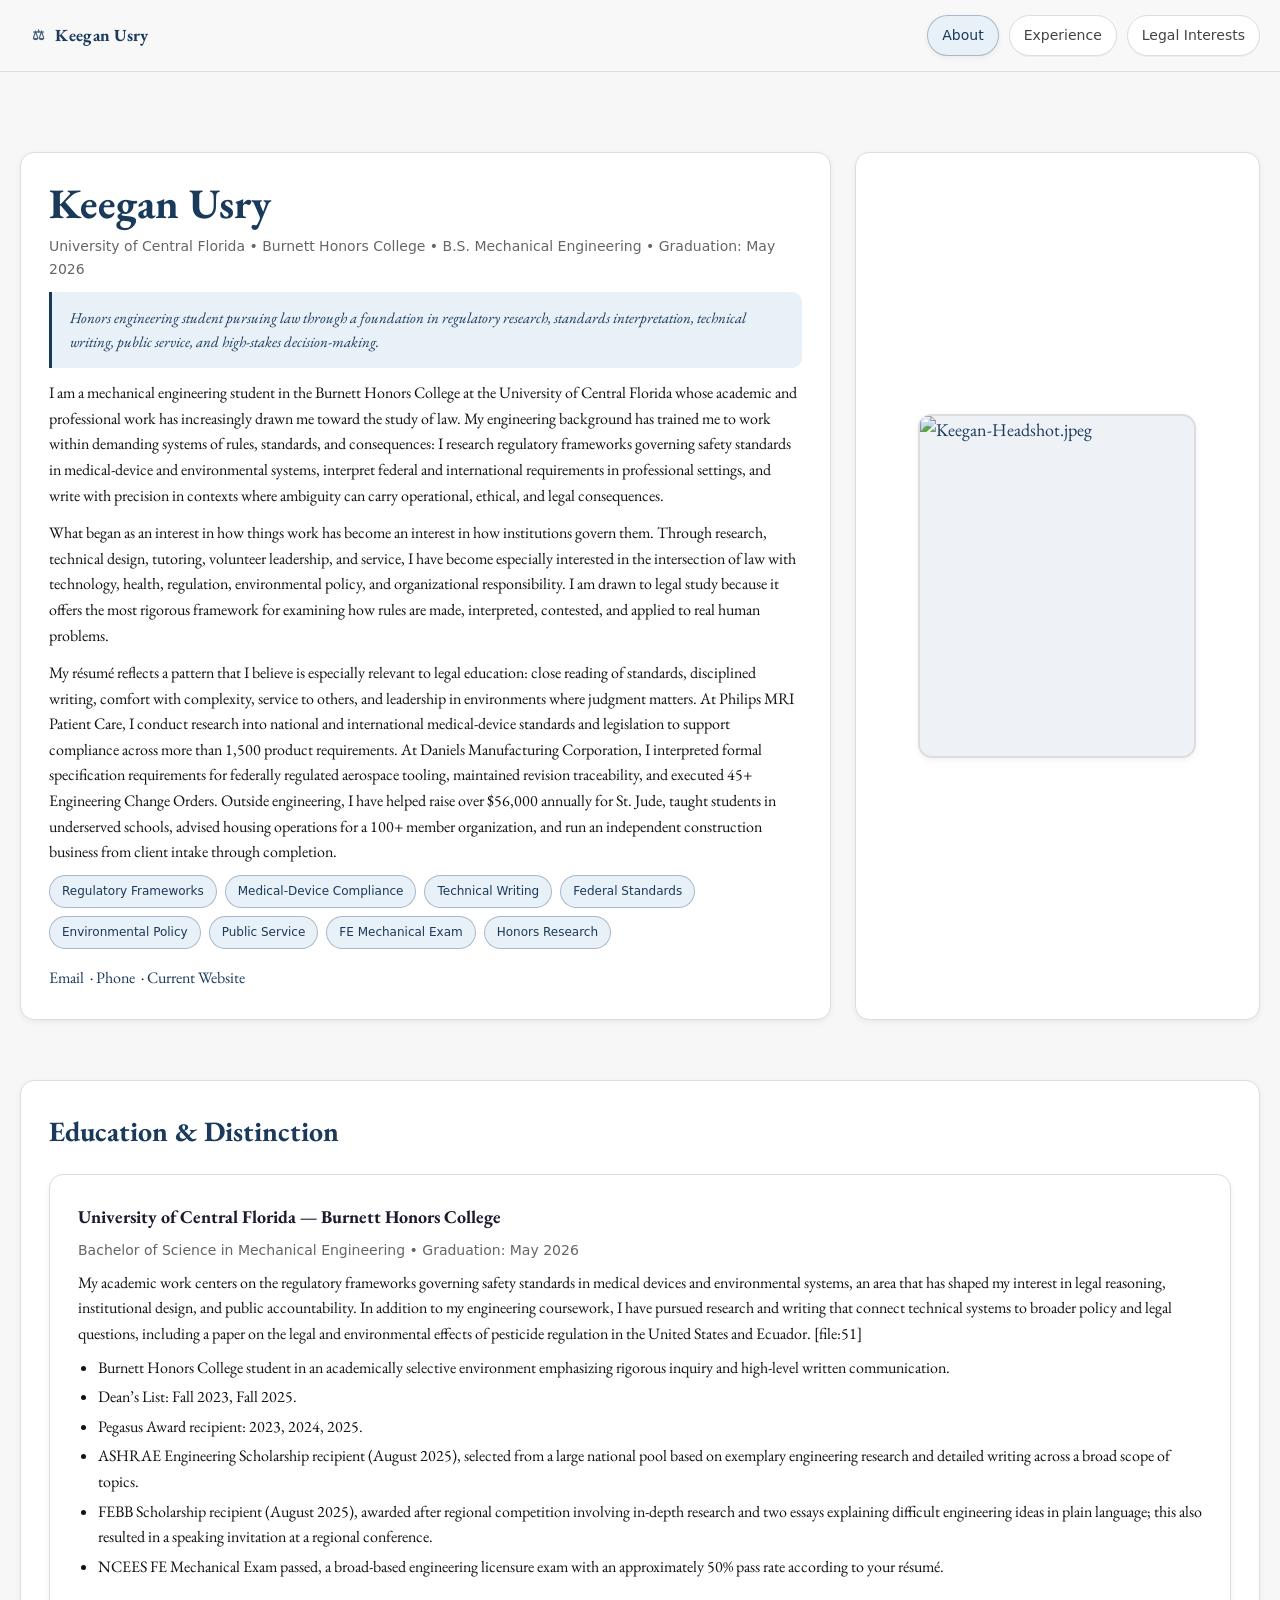
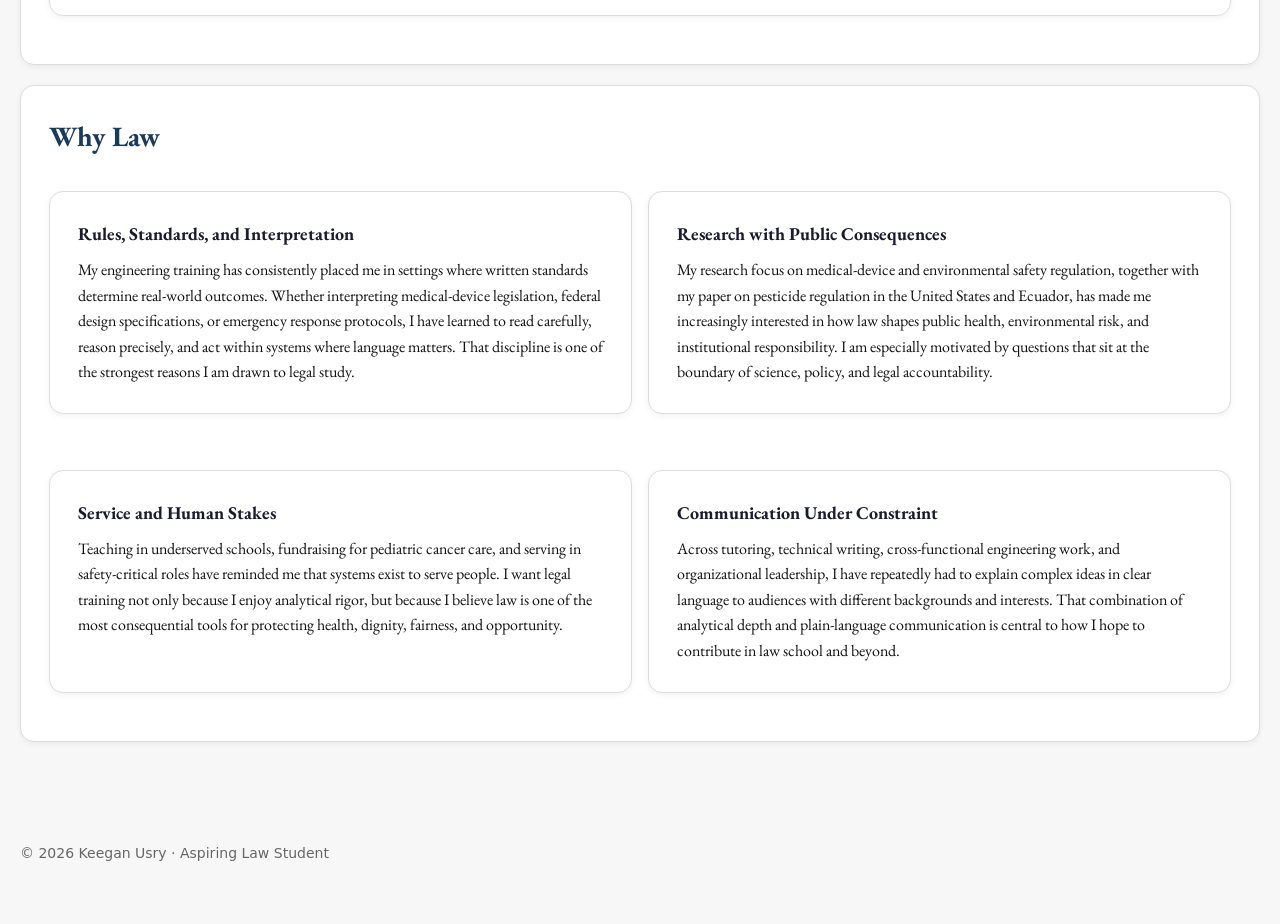
==== index.html @ f0a9bc76 "Update index.html" ====
<!doctype html>
<html lang="en">
<head>
  <meta charset="utf-8">
  <meta name="viewport" content="width=device-width,initial-scale=1">
  <title>Keegan Usry • Aspiring Law Student</title>
  <meta name="description" content="Keegan Usry — Burnett Honors College mechanical engineering student with experience in regulatory compliance, technical writing, service, and analytical problem-solving.">
  <link rel="preconnect" href="https://fonts.googleapis.com">
  <link rel="preconnect" href="https://fonts.gstatic.com" crossorigin>
  <link href="https://fonts.googleapis.com/css2?family=EB+Garamond:ital,wght@0,400;0,500;0,600;0,700;1,400&display=swap" rel="stylesheet">
  <link rel="stylesheet" href="style.css">
</head>
<body>
  <header>
    <div class="wrap nav" aria-label="Main navigation">
      <div class="brand">Keegan Usry</div>
      <a class="tab active" href="index.html">About</a>
      <a class="tab" href="experience.html">Experience</a>
      <a class="tab" href="writing.html">Legal Interests</a>
    </div>
  </header>

  <main>
    <div class="wrap">
      <section class="hero">
        <div class="card">
          <h1>Keegan Usry</h1>
          <p class="muted">University of Central Florida • Burnett Honors College • B.S. Mechanical Engineering • Graduation: May 2026</p>

          <div class="callout">
            Honors engineering student pursuing law through a foundation in regulatory research, standards interpretation, technical writing, public service, and high-stakes decision-making.
          </div>

          <p>
            I am a mechanical engineering student in the Burnett Honors College at the University of Central Florida whose academic and professional work has increasingly drawn me toward the study of law. My engineering background has trained me to work within demanding systems of rules, standards, and consequences: I research regulatory frameworks governing safety standards in medical-device and environmental systems, interpret federal and international requirements in professional settings, and write with precision in contexts where ambiguity can carry operational, ethical, and legal consequences.
          </p>

          <p style="margin-top:12px">
            What began as an interest in how things work has become an interest in how institutions govern them. Through research, technical design, tutoring, volunteer leadership, and service, I have become especially interested in the intersection of law with technology, health, regulation, environmental policy, and organizational responsibility. I am drawn to legal study because it offers the most rigorous framework for examining how rules are made, interpreted, contested, and applied to real human problems.
          </p>

          <p style="margin-top:12px">
            My résumé reflects a pattern that I believe is especially relevant to legal education: close reading of standards, disciplined writing, comfort with complexity, service to others, and leadership in environments where judgment matters. At Philips MRI Patient Care, I conduct research into national and international medical-device standards and legislation to support compliance across more than 1,500 product requirements. At Daniels Manufacturing Corporation, I interpreted formal specification requirements for federally regulated aerospace tooling, maintained revision traceability, and executed 45+ Engineering Change Orders. Outside engineering, I have helped raise over $56,000 annually for St. Jude, taught students in underserved schools, advised housing operations for a 100+ member organization, and run an independent construction business from client intake through completion.
          </p>

          <div class="badges">
            <span class="badge">Regulatory Frameworks</span>
            <span class="badge">Medical-Device Compliance</span>
            <span class="badge">Technical Writing</span>
            <span class="badge">Federal Standards</span>
            <span class="badge">Environmental Policy</span>
            <span class="badge">Public Service</span>
            <span class="badge">FE Mechanical Exam</span>
            <span class="badge">Honors Research</span>
          </div>

          <p style="margin-top:16px;">
            <a href="mailto:Keegan.usry@outlook.com">Email</a>
            &nbsp;·&nbsp;<a href="tel:9045013091">Phone</a>
            &nbsp;·&nbsp;<a href="https://keegan-usry.github.io/Keegan.Usry.github.io/" target="_blank" rel="noopener">Current Website</a>
          </p>
        </div>

        <div class="card center" style="display:flex;align-items:center;justify-content:center;">
          <div class="avatar" style="display:flex;align-items:center;justify-content:center;min-height:340px;background:#eef2f7;color:#1a3a5c;font-size:18px;">
              <img src="keegan-usry-law/Keegan-Headshot.jpeg" alt="Keegan-Headshot.jpeg" style="width:340px;height:340px;object-fit:cover;border-radius:8px;">
          </div>
        </div>

      </section>

      <section class="card">
        <h2>Education & Distinction</h2>

        <div class="card">
          <h3>University of Central Florida — Burnett Honors College</h3>
          <p class="muted">Bachelor of Science in Mechanical Engineering • Graduation: May 2026</p>
          <p>
            My academic work centers on the regulatory frameworks governing safety standards in medical devices and environmental systems, an area that has shaped my interest in legal reasoning, institutional design, and public accountability. In addition to my engineering coursework, I have pursued research and writing that connect technical systems to broader policy and legal questions, including a paper on the legal and environmental effects of pesticide regulation in the United States and Ecuador. [file:51]
          </p>
          <ul>
            <li>Burnett Honors College student in an academically selective environment emphasizing rigorous inquiry and high-level written communication. </li>
            <li>Dean’s List: Fall 2023, Fall 2025. </li>
            <li>Pegasus Award recipient: 2023, 2024, 2025. </li>
            <li>ASHRAE Engineering Scholarship recipient (August 2025), selected from a large national pool based on exemplary engineering research and detailed writing across a broad scope of topics. </li>
            <li>FEBB Scholarship recipient (August 2025), awarded after regional competition involving in-depth research and two essays explaining difficult engineering ideas in plain language; this also resulted in a speaking invitation at a regional conference.</li>
            <li>NCEES FE Mechanical Exam passed, a broad-based engineering licensure exam with an approximately 50% pass rate according to your résumé. </li>
          </ul>
        </div>
      </section>

      <section class="card">
        <h2>Why Law</h2>

        <div style="display:grid;gap:16px;grid-template-columns:1fr 1fr;" class="two-col">
          <div class="card">
            <h3>Rules, Standards, and Interpretation</h3>
            <p>
              My engineering training has consistently placed me in settings where written standards determine real-world outcomes. Whether interpreting medical-device legislation, federal design specifications, or emergency response protocols, I have learned to read carefully, reason precisely, and act within systems where language matters. That discipline is one of the strongest reasons I am drawn to legal study.
            </p>
          </div>

          <div class="card">
            <h3>Research with Public Consequences</h3>
            <p>
              My research focus on medical-device and environmental safety regulation, together with my paper on pesticide regulation in the United States and Ecuador, has made me increasingly interested in how law shapes public health, environmental risk, and institutional responsibility. I am especially motivated by questions that sit at the boundary of science, policy, and legal accountability.
            </p>
          </div>

          <div class="card">
            <h3>Service and Human Stakes</h3>
            <p>
              Teaching in underserved schools, fundraising for pediatric cancer care, and serving in safety-critical roles have reminded me that systems exist to serve people. I want legal training not only because I enjoy analytical rigor, but because I believe law is one of the most consequential tools for protecting health, dignity, fairness, and opportunity. 
            </p>
          </div>

          <div class="card">
            <h3>Communication Under Constraint</h3>
            <p>
              Across tutoring, technical writing, cross-functional engineering work, and organizational leadership, I have repeatedly had to explain complex ideas in clear language to audiences with different backgrounds and interests. That combination of analytical depth and plain-language communication is central to how I hope to contribute in law school and beyond.
            </p>
          </div>
        </div>
      </section>
    </div>
  </main>

  <footer>
    <div class="wrap">© <span id="y"></span> Keegan Usry · Aspiring Law Student</div>
  </footer>

  <script>document.getElementById('y').textContent = new Date().getFullYear();</script>
  <style>
    @media (max-width: 700px) { .two-col { grid-template-columns: 1fr !important; } }
  </style>
</body>
</html>
---- style.css ----
/* ===============================
   Keegan Usry • Legal Portfolio
   Off-white background, black text
   Deep navy accent for legal gravitas
   =============================== */

:root {
  --bg: #f7f7f8;
  --card-bg: #ffffff;
  --ink: #111111;
  --ink-2: #1a1a2e;
  --ink-3: #444444;
  --ink-4: #666666;
  --line: #dddddf;
  --line-2: #cccccf;
  --hover-bg: #f0f0f2;
  --accent: #1a3a5c;
  --accent-light: #e8f0f8;
  --shadow: 0 2px 6px rgba(17,17,17,0.06);
  --shadow-lg: 0 10px 24px rgba(17,17,17,0.10);
  --radius: 14px;
  --radius-sm: 10px;
  --wrap: 1280px;
}
* { box-sizing: border-box; }
html, body {
  margin: 0;
  padding: 0;
  background: var(--bg);
  color: var(--ink);
  font: 16px/1.6 'EB Garamond', Georgia, 'Times New Roman', serif;
  -webkit-font-smoothing: antialiased;
  -moz-osx-font-smoothing: grayscale;
}
img { max-width: 100%; display: block; }
a { color: var(--accent); text-decoration: none; transition: color .15s ease, opacity .15s ease; }
a:hover { color: var(--ink); }
header, main, footer { width: 100%; display: flex; justify-content: center; }
.wrap { width: 100%; max-width: var(--wrap); padding: 20px; margin: 0 auto; }
.nav {
  display: flex; gap: 10px; align-items: center; justify-content: flex-end;
  padding: 14px 20px; position: sticky; top: 0; backdrop-filter: saturate(180%) blur(6px);
  background: color-mix(in srgb, var(--bg) 88%, white 12%); border-bottom: 1px solid var(--line); z-index: 50;
}
.nav .brand {
  margin-right: auto; font-weight: 700; font-family: 'EB Garamond', Georgia, serif; letter-spacing: .3px;
  color: var(--accent); display: inline-flex; align-items: center; gap: 10px; padding: 8px 12px;
  border-radius: var(--radius-sm); transition: transform .15s ease, box-shadow .15s ease, background .15s ease; font-size: 17px;
}
.nav .brand::before { content: "⚖"; font-size: 14px; color: var(--accent); opacity: .8; }
.tab {
  display: inline-flex; align-items: center; gap: 8px; padding: 8px 14px; border-radius: 999px; border: 1px solid var(--line);
  color: var(--ink-3); background: #fff; box-shadow: 0 1px 0 rgba(17,17,17,0.04); position: relative;
  font-family: system-ui, -apple-system, sans-serif; font-size: 14px;
}
.tab.active { background: var(--accent-light); color: var(--accent); border-color: rgba(26,58,92,0.3); box-shadow: var(--shadow); }
.card { background: var(--card-bg); border: 1px solid var(--line); border-radius: var(--radius); padding: 28px; margin: 20px 0; box-shadow: var(--shadow); }
h1 { margin: 0 0 8px; font-size: clamp(28px, 4vw, 42px); line-height: 1.1; color: var(--accent); font-family: 'EB Garamond', Georgia, serif; font-weight: 700; }
h2 { margin: 0 0 12px; font-size: clamp(20px, 2.5vw, 28px); color: var(--accent); font-family: 'EB Garamond', Georgia, serif; font-weight: 700; }
h3 { margin: 0 0 8px; font-size: 18px; color: var(--ink-2); font-family: 'EB Garamond', Georgia, serif; font-weight: 700; }
p { margin: 8px 0 0; color: var(--ink); }
.muted { color: var(--ink-4); font-family: system-ui, sans-serif; font-size: 14px; }
ul { padding-left: 20px; margin: 8px 0; }
ul li { margin-bottom: 4px; color: var(--ink); }
.hero { display: grid; gap: 24px; padding: 40px 0 20px; grid-template-columns: 1fr; }
@media (min-width: 840px) { .hero { grid-template-columns: 2fr 1fr; } }
.badges { display: flex; flex-wrap: wrap; gap: 8px; margin-top: 10px; }
.badge {
  display: inline-flex; align-items: center; gap: 6px; padding: 6px 12px; font-size: 12px; font-family: system-ui, sans-serif;
  border-radius: 999px; border: 1px solid rgba(26,58,92,0.3); background: var(--accent-light); color: var(--accent);
}
.callout {
  background: var(--accent-light); border-left: 3px solid var(--accent); border-radius: 0 var(--radius-sm) var(--radius-sm) 0;
  padding: 14px 18px; margin: 12px 0; font-size: 15px; color: var(--accent); font-style: italic; font-family: 'EB Garamond', Georgia, serif;
}
.avatar {
  display: block; margin: 0 auto; width: 80%; height: auto; border-radius: var(--radius); object-fit: cover;
  border: 2px solid var(--line); box-shadow: var(--shadow);
}
.section-divider { height: 1px; background: var(--line); border: 0; margin: 24px 0; }
.btn {
  display: inline-block; padding: 10px 18px; border-radius: 12px; border: 1px solid var(--accent); background: var(--accent);
  color: #fff; font-weight: 600; font-family: system-ui, sans-serif; font-size: 14px;
}
.btn-outline { background: #fff; color: var(--accent); }
footer { padding: 40px 0; color: var(--ink-4); font-family: system-ui, sans-serif; font-size: 14px; }
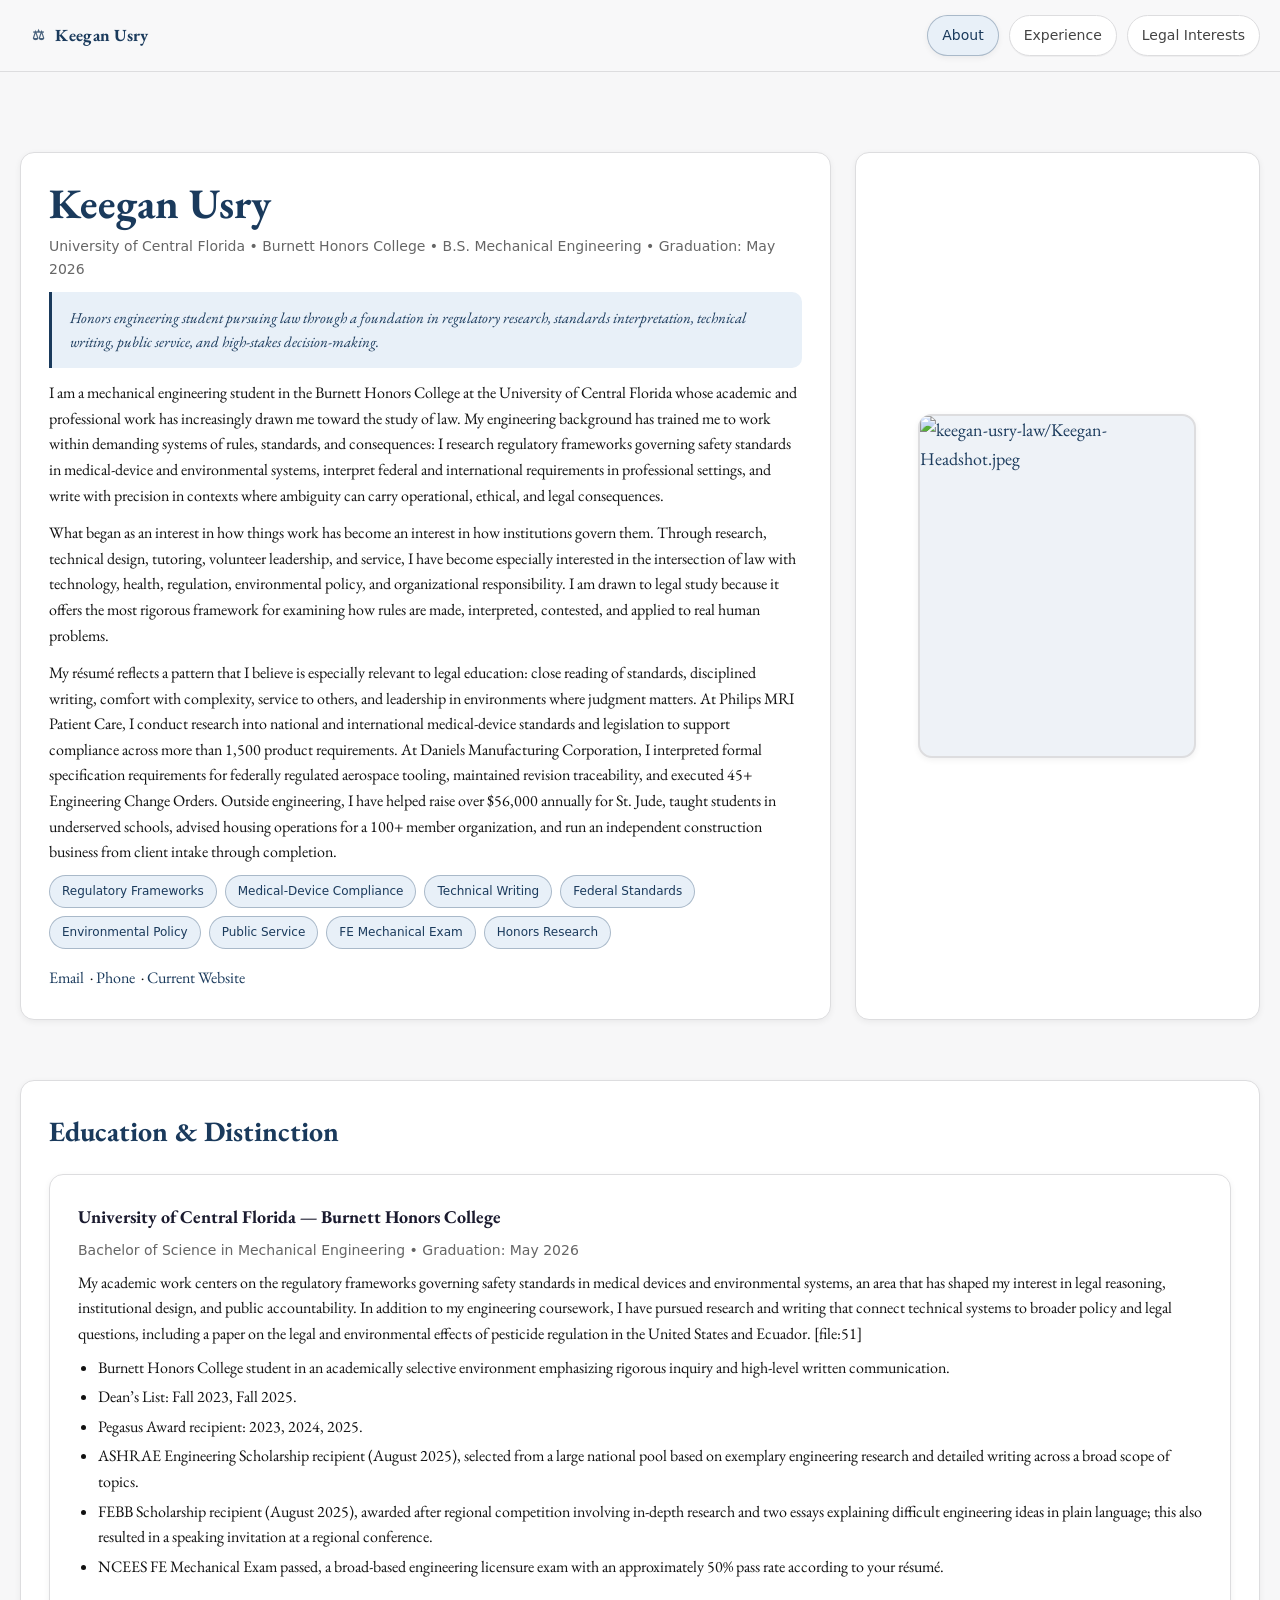
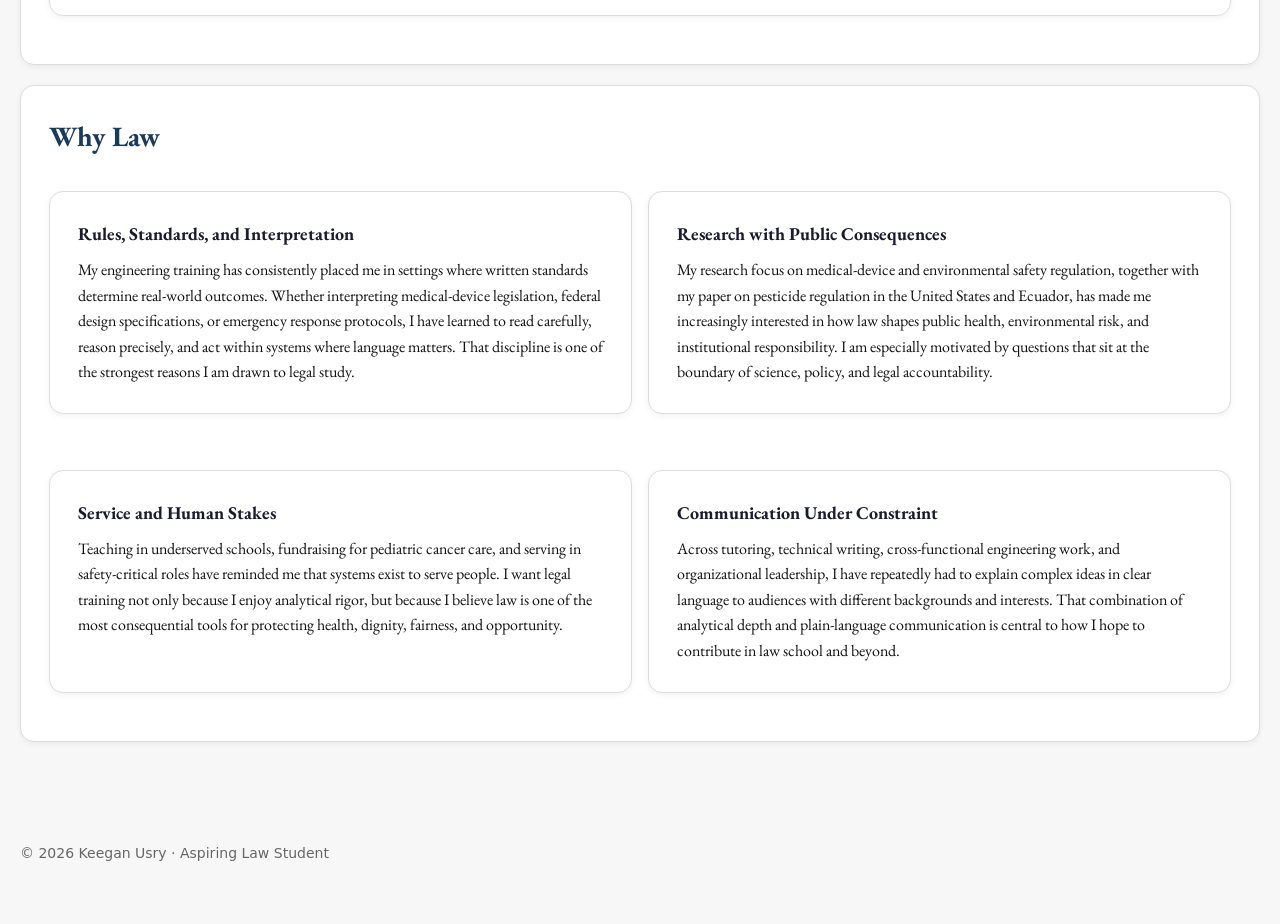
==== commit bfaccd82: "Update index.html" ====
--- a/index.html
+++ b/index.html
@@ -63,7 +63,7 @@
 
         <div class="card center" style="display:flex;align-items:center;justify-content:center;">
           <div class="avatar" style="display:flex;align-items:center;justify-content:center;min-height:340px;background:#eef2f7;color:#1a3a5c;font-size:18px;">
-              <img src="keegan-usry-law/Keegan-Headshot.jpeg" alt="Keegan-Headshot.jpeg" style="width:340px;height:340px;object-fit:cover;border-radius:8px;">
+              <img src="keegan-usry-law/Keegan-Headshot.jpeg" alt="keegan-usry-law/Keegan-Headshot.jpeg" style="width:340px;height:340px;object-fit:cover;border-radius:8px;">
           </div>
         </div>
 
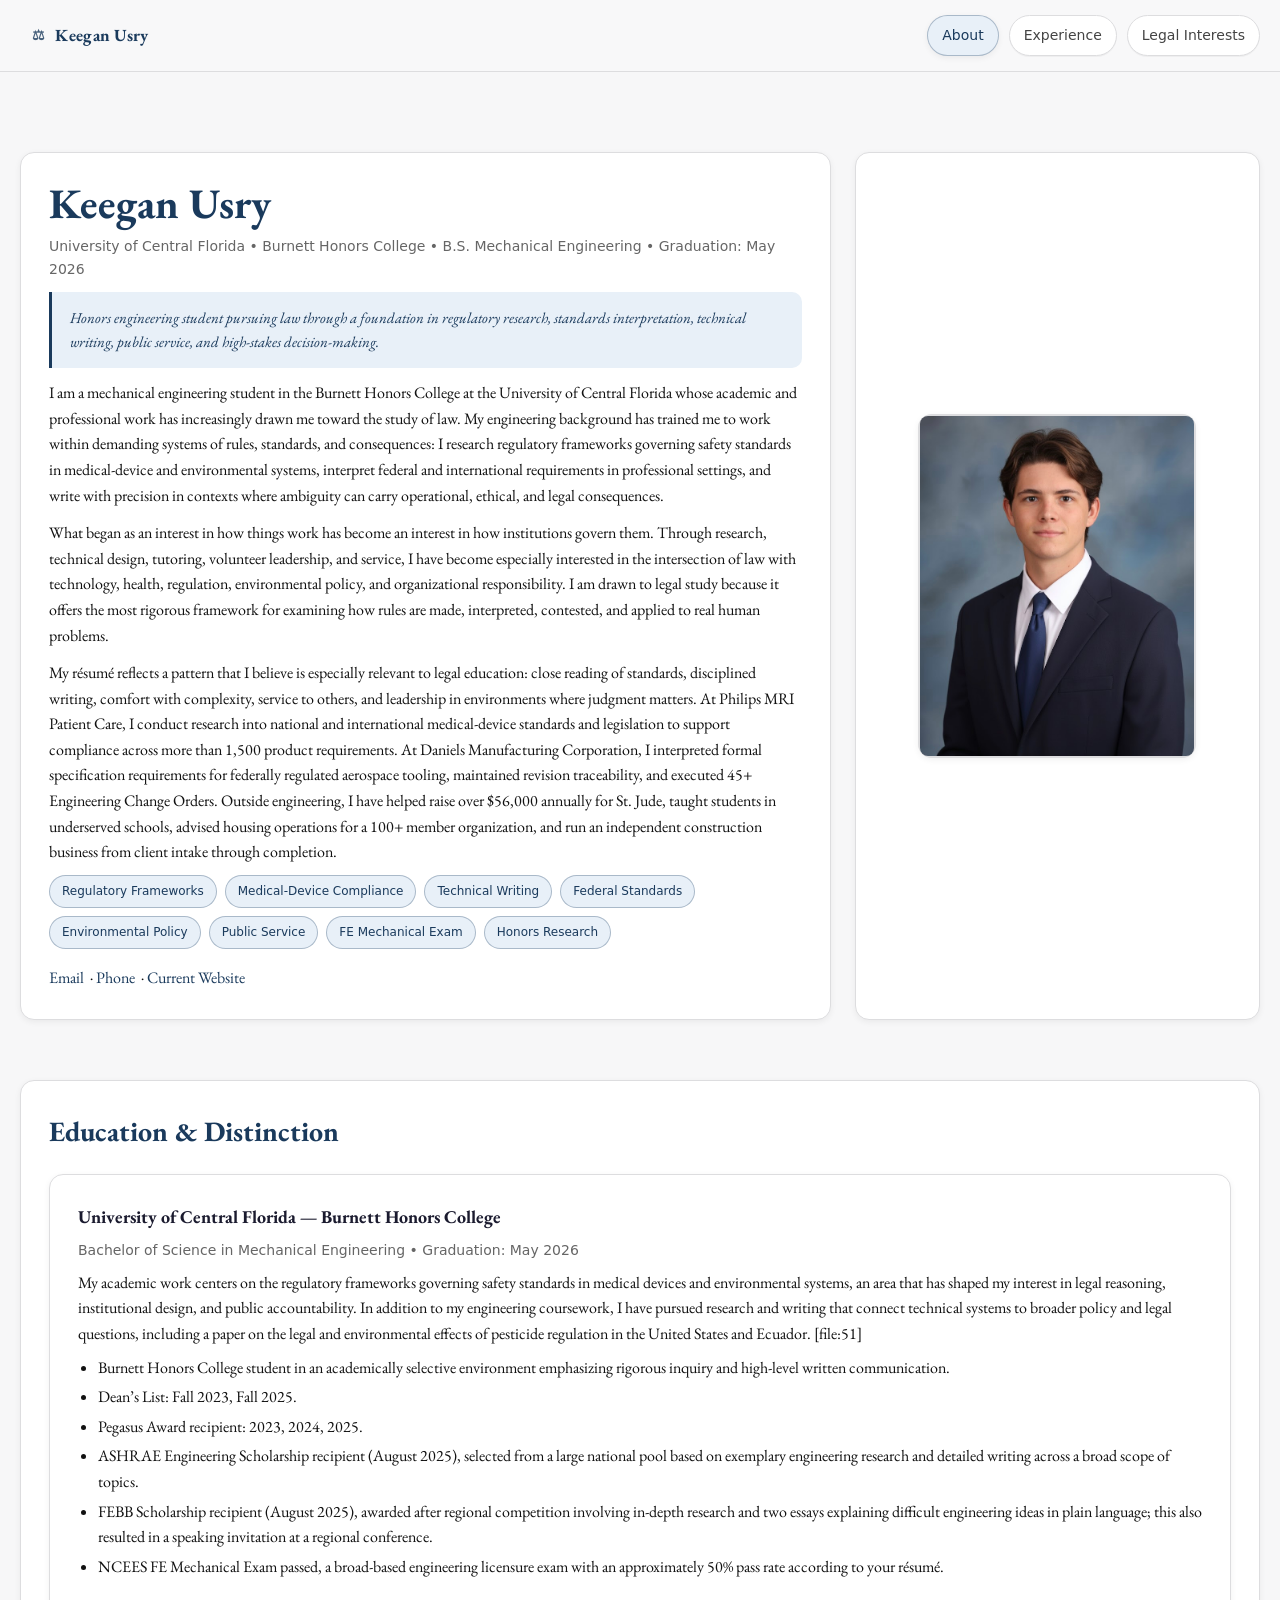
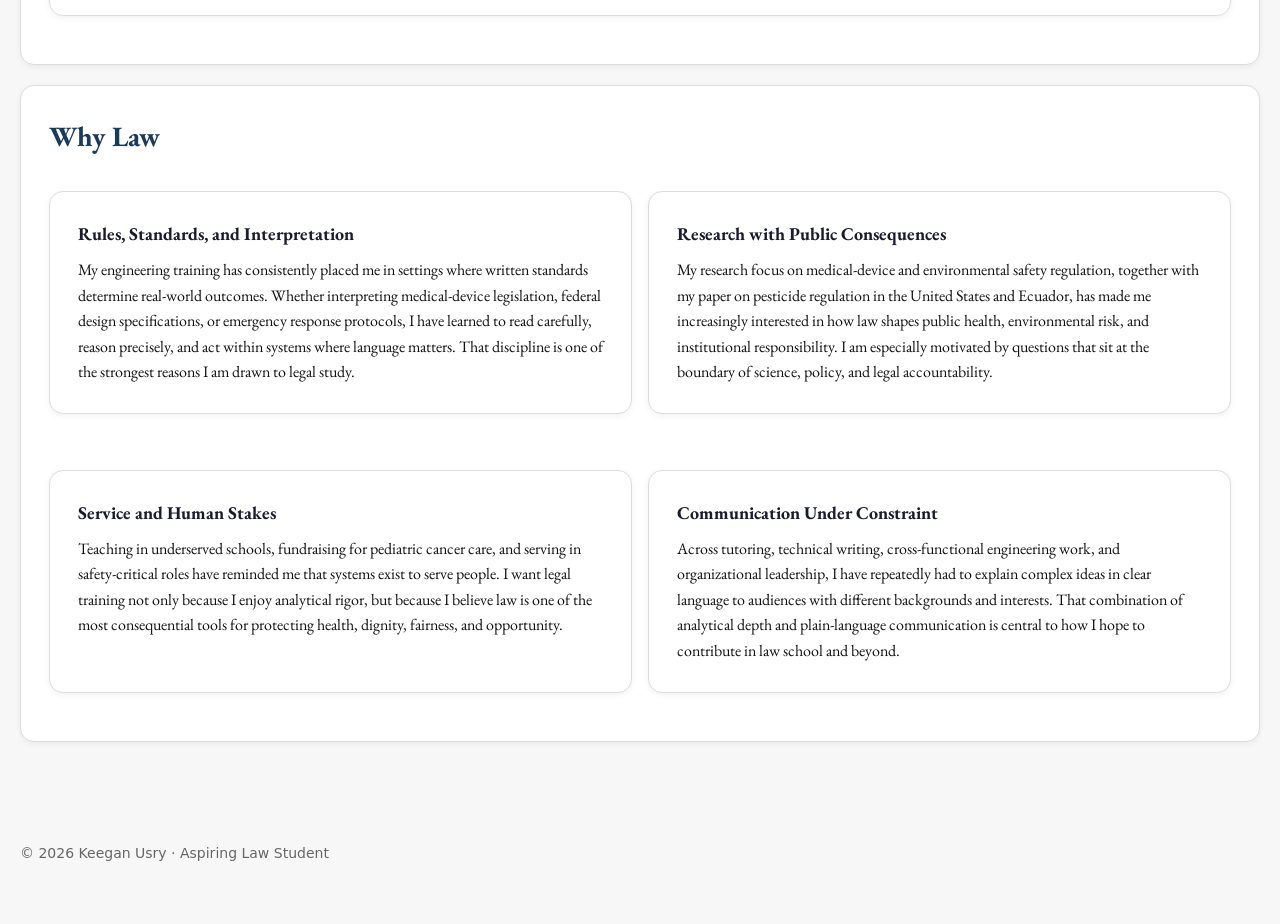
==== commit e5b9a452: "Update index.html" ====
--- a/index.html
+++ b/index.html
@@ -63,7 +63,7 @@
 
         <div class="card center" style="display:flex;align-items:center;justify-content:center;">
           <div class="avatar" style="display:flex;align-items:center;justify-content:center;min-height:340px;background:#eef2f7;color:#1a3a5c;font-size:18px;">
-              <img src="keegan-usry-law/Keegan-Headshot.jpeg" alt="keegan-usry-law/Keegan-Headshot.jpeg" style="width:340px;height:340px;object-fit:cover;border-radius:8px;">
+              <img src="Keegan-Headshot.jpeg" alt="Keegan Usry Headshot" style="width:340px;height:340px;object-fit:cover;border-radius:8px;">
           </div>
         </div>
 
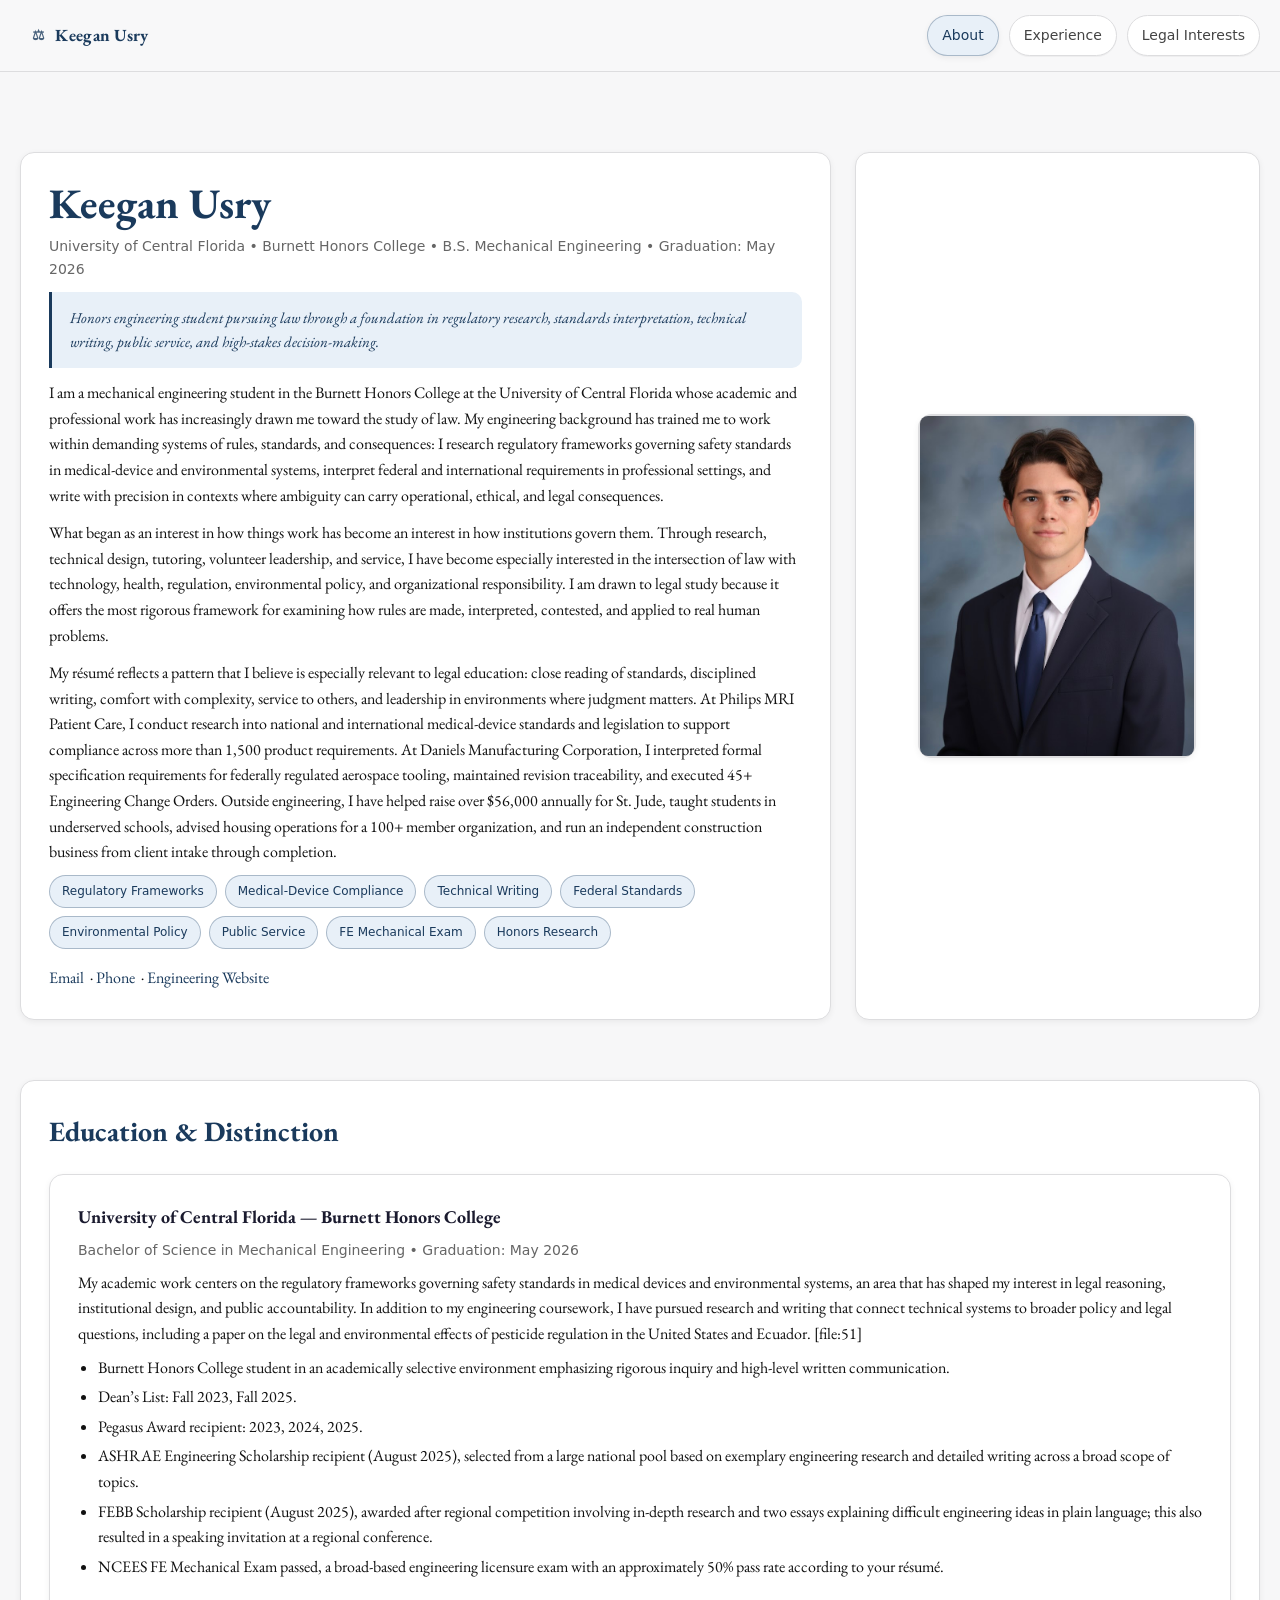
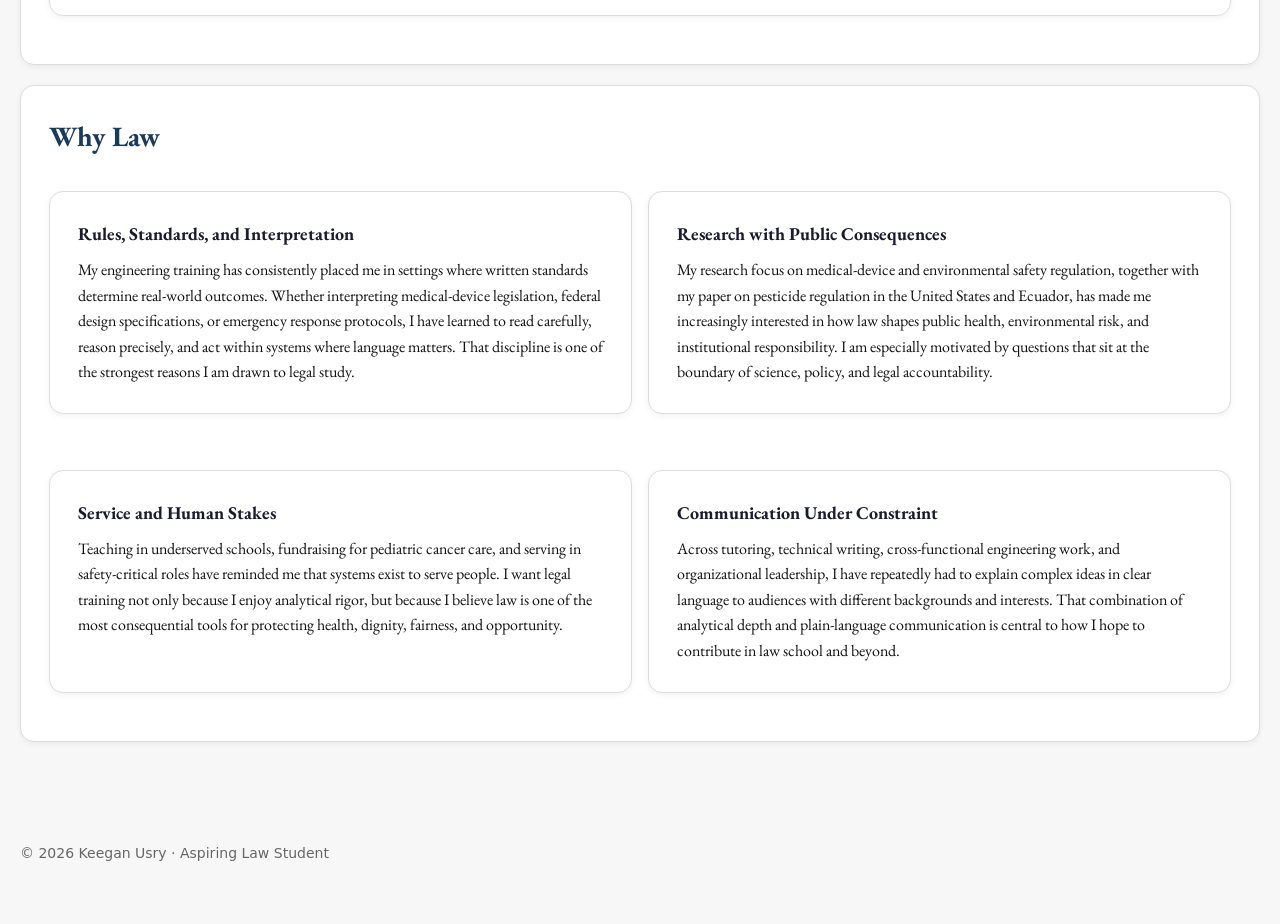
==== commit a1ea1a51: "Update index.html" ====
--- a/index.html
+++ b/index.html
@@ -57,7 +57,7 @@
           <p style="margin-top:16px;">
             <a href="mailto:Keegan.usry@outlook.com">Email</a>
             &nbsp;·&nbsp;<a href="tel:9045013091">Phone</a>
-            &nbsp;·&nbsp;<a href="https://keegan-usry.github.io/Keegan.Usry.github.io/" target="_blank" rel="noopener">Current Website</a>
+            &nbsp;·&nbsp;<a href="https://keegan-usry.github.io/Keegan.Usry.github.io/" target="_blank" rel="noopener">Engineering Website</a>
           </p>
         </div>
 
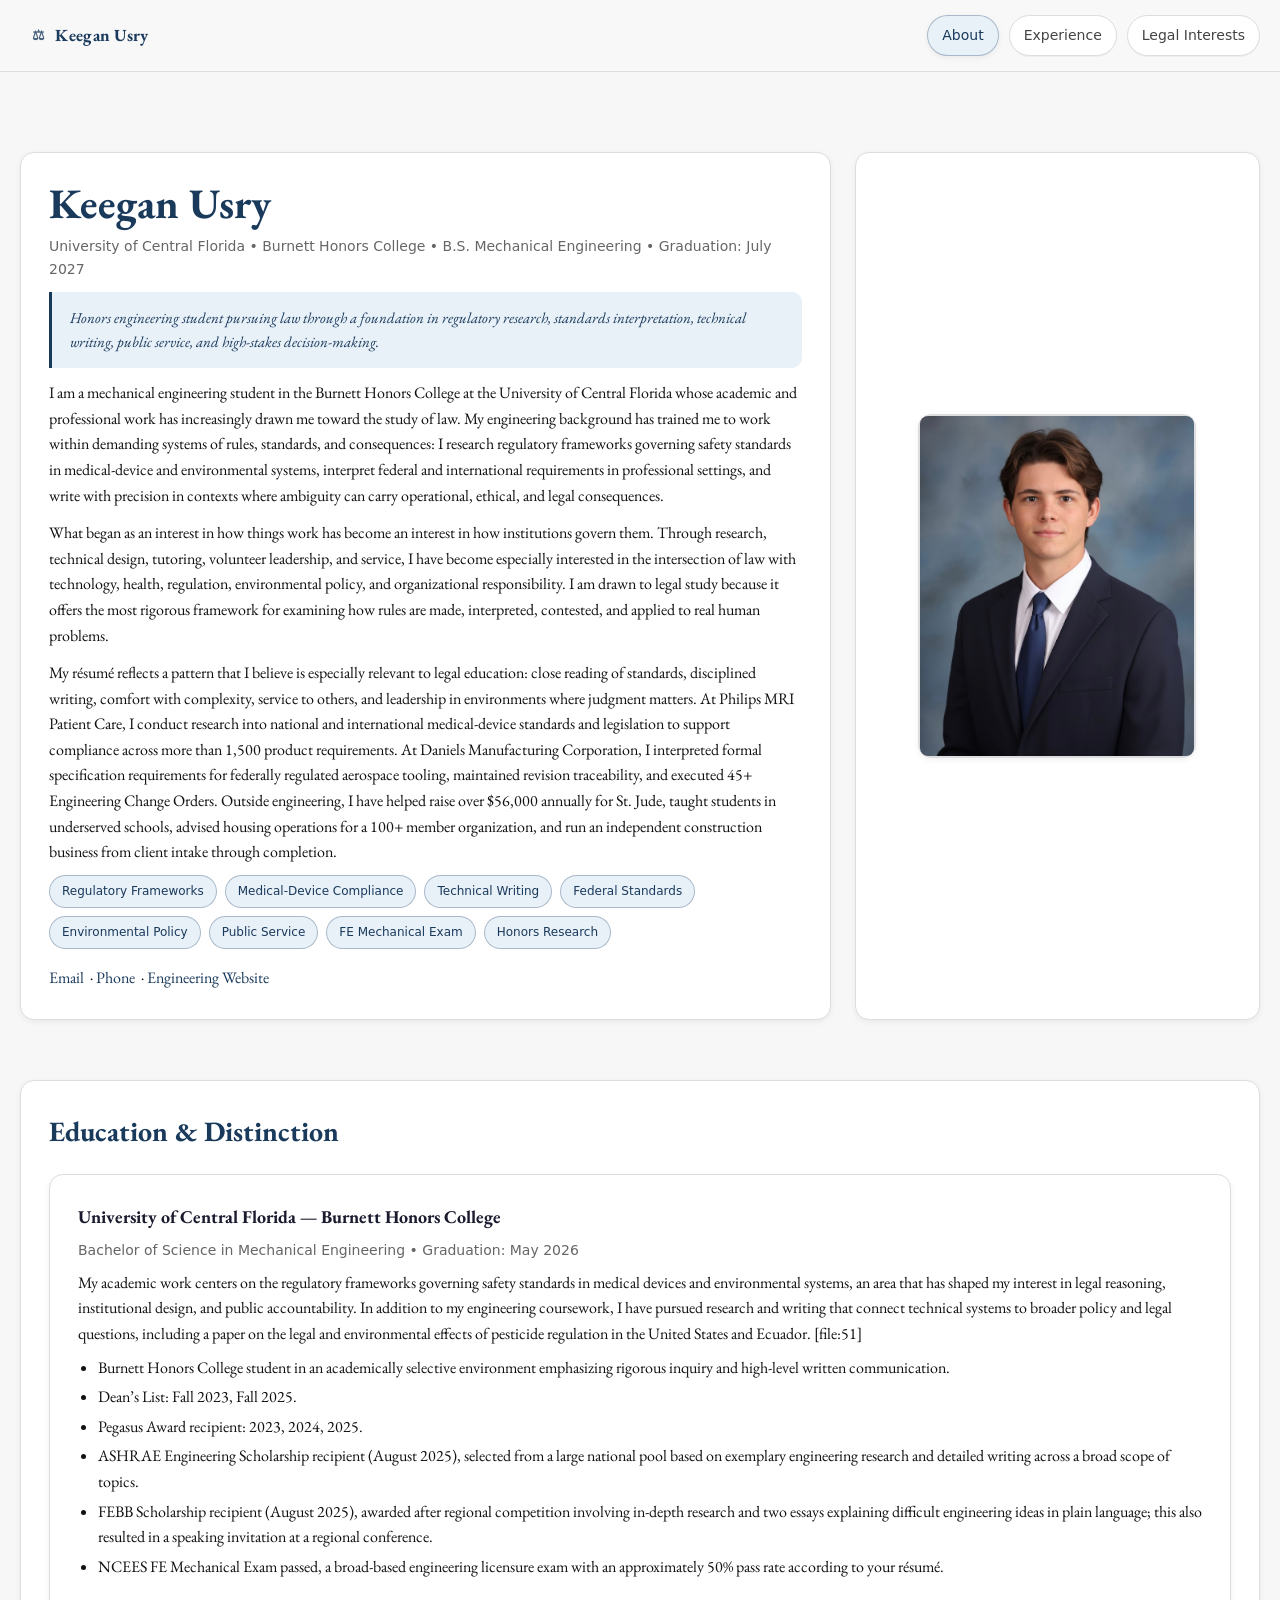
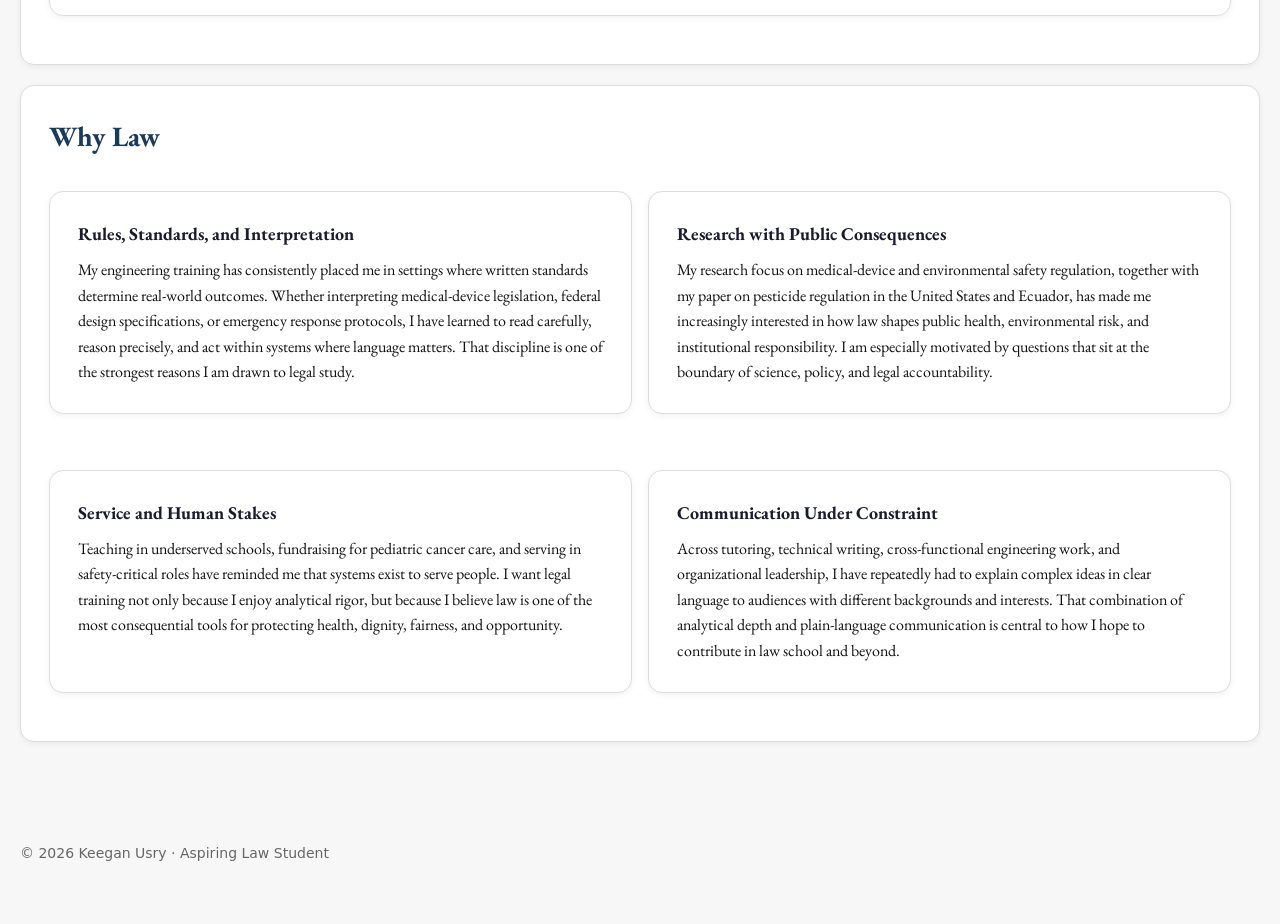
==== commit 89b9aa0a: "Update graduation" ====
--- a/index.html
+++ b/index.html
@@ -25,7 +25,7 @@
       <section class="hero">
         <div class="card">
           <h1>Keegan Usry</h1>
-          <p class="muted">University of Central Florida • Burnett Honors College • B.S. Mechanical Engineering • Graduation: May 2026</p>
+          <p class="muted">University of Central Florida • Burnett Honors College • B.S. Mechanical Engineering • Graduation: July 2027</p>
 
           <div class="callout">
             Honors engineering student pursuing law through a foundation in regulatory research, standards interpretation, technical writing, public service, and high-stakes decision-making.
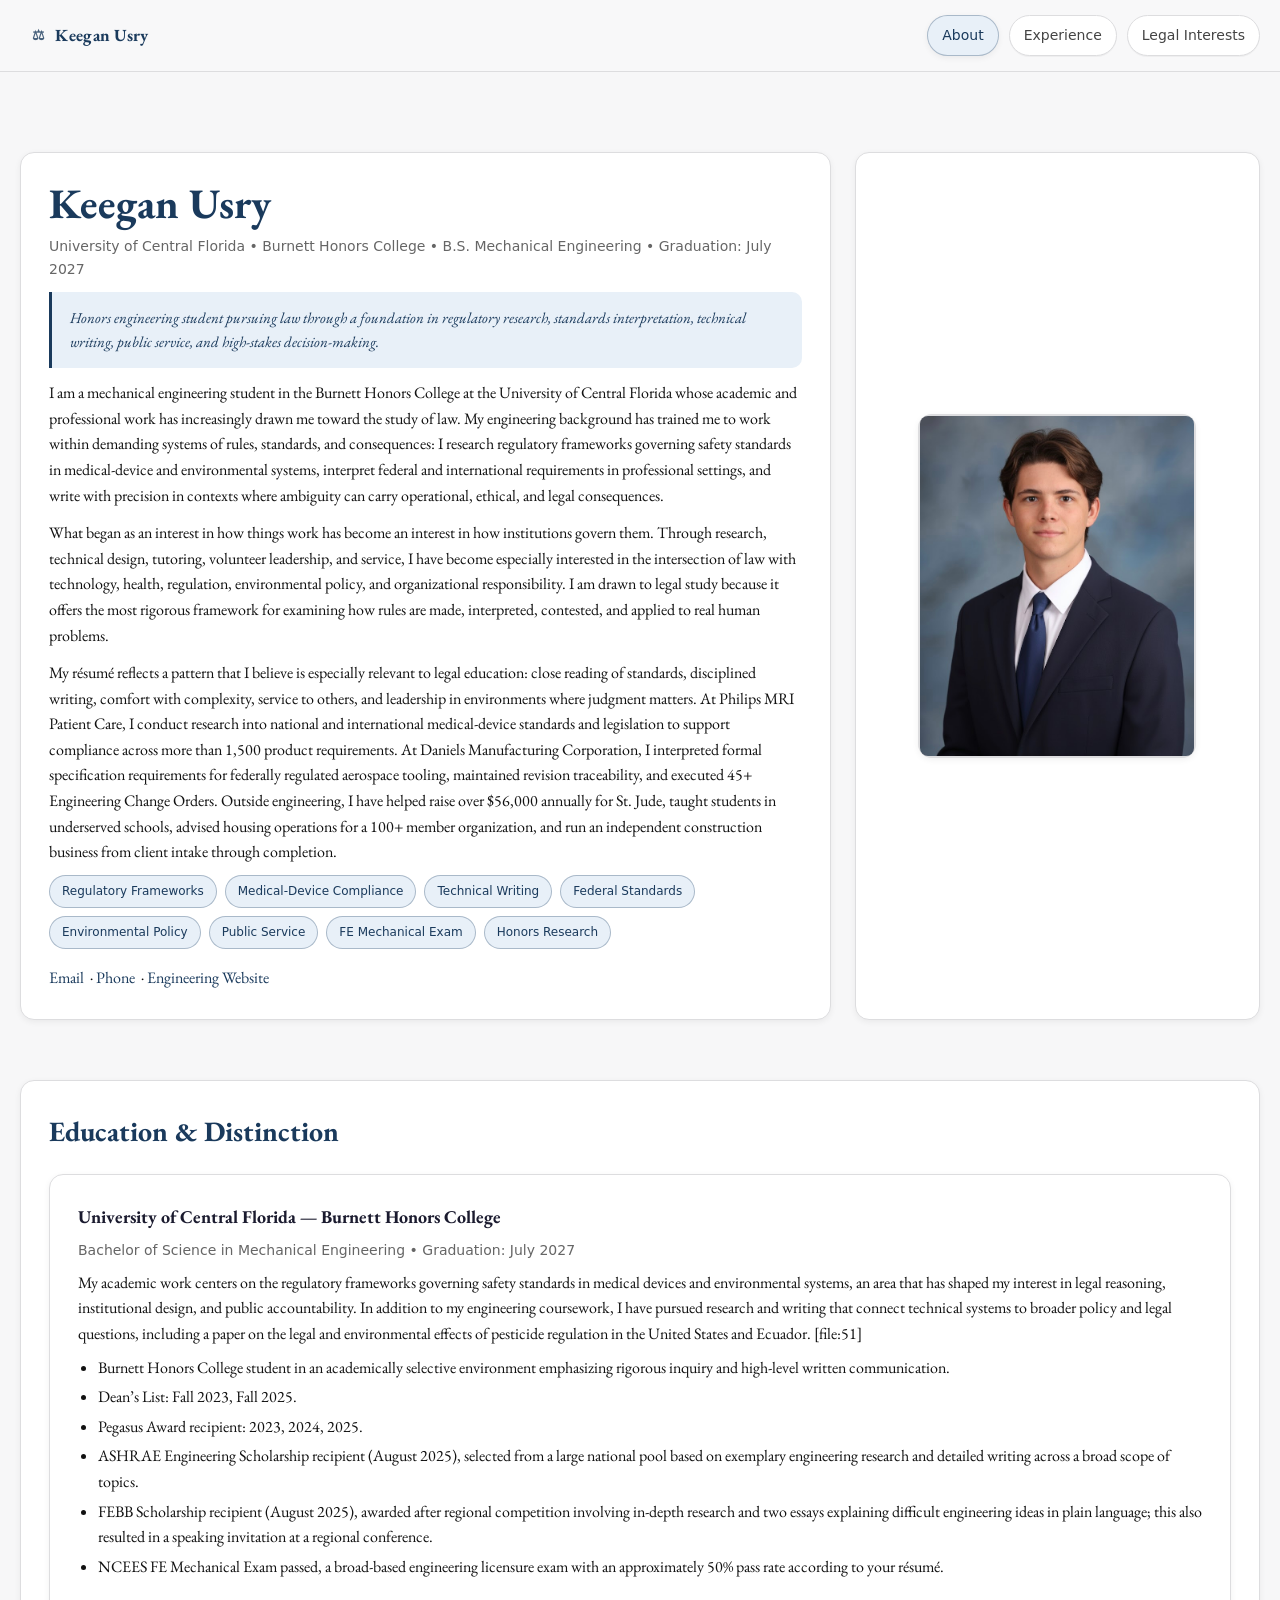
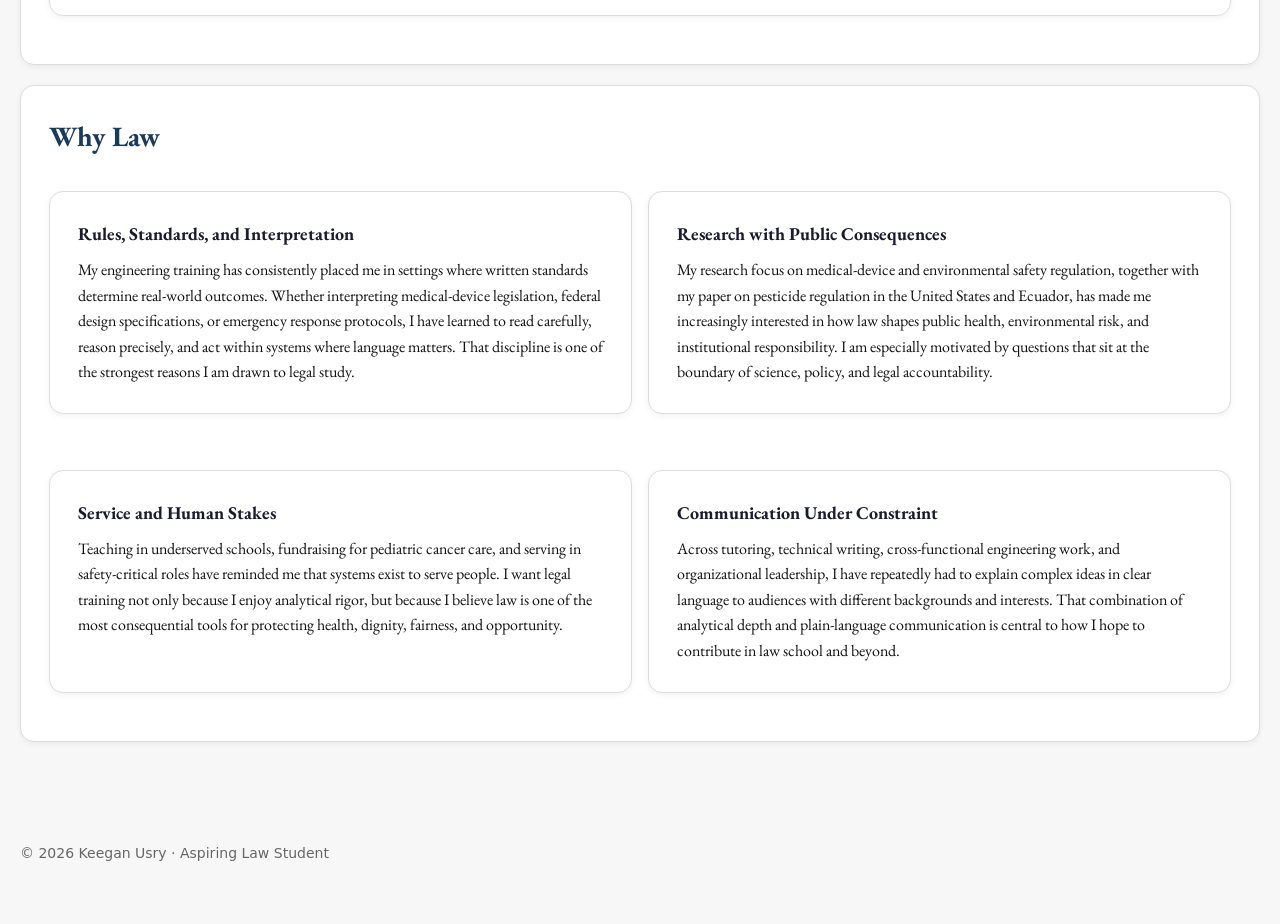
==== commit cb5af884: "Update index.html" ====
--- a/index.html
+++ b/index.html
@@ -74,7 +74,7 @@
 
         <div class="card">
           <h3>University of Central Florida — Burnett Honors College</h3>
-          <p class="muted">Bachelor of Science in Mechanical Engineering • Graduation: May 2026</p>
+          <p class="muted">Bachelor of Science in Mechanical Engineering • Graduation: July 2027</p>
           <p>
             My academic work centers on the regulatory frameworks governing safety standards in medical devices and environmental systems, an area that has shaped my interest in legal reasoning, institutional design, and public accountability. In addition to my engineering coursework, I have pursued research and writing that connect technical systems to broader policy and legal questions, including a paper on the legal and environmental effects of pesticide regulation in the United States and Ecuador. [file:51]
           </p>
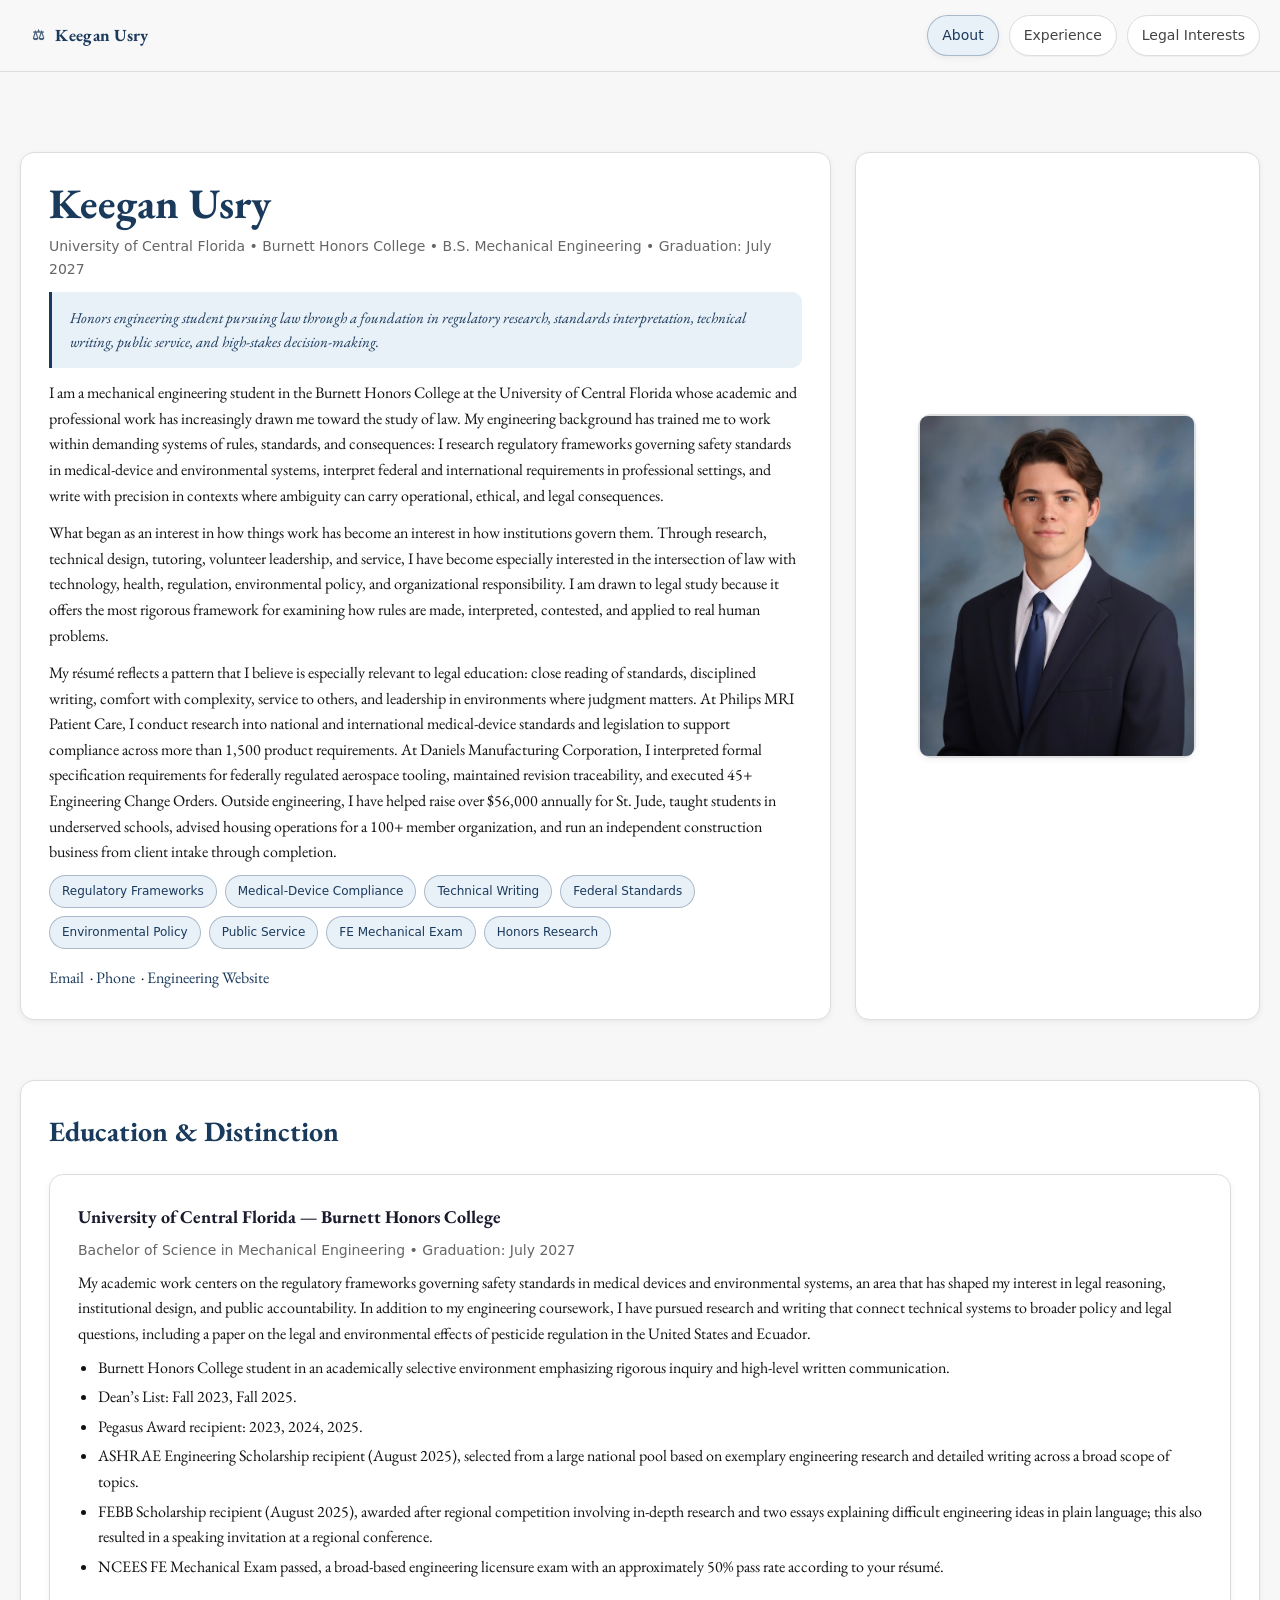
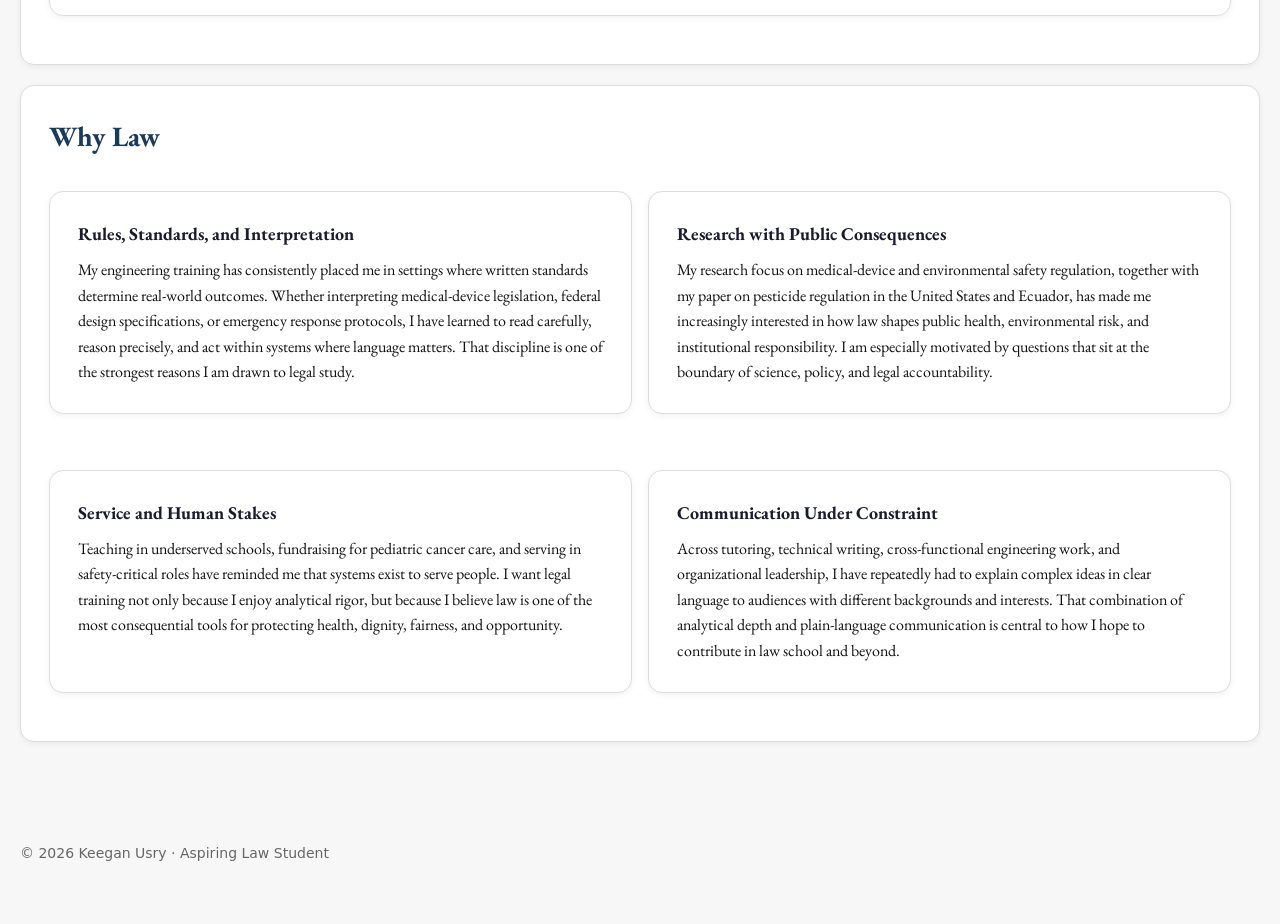
==== commit 5c6657cc: "file removal" ====
--- a/index.html
+++ b/index.html
@@ -76,7 +76,7 @@
           <h3>University of Central Florida — Burnett Honors College</h3>
           <p class="muted">Bachelor of Science in Mechanical Engineering • Graduation: July 2027</p>
           <p>
-            My academic work centers on the regulatory frameworks governing safety standards in medical devices and environmental systems, an area that has shaped my interest in legal reasoning, institutional design, and public accountability. In addition to my engineering coursework, I have pursued research and writing that connect technical systems to broader policy and legal questions, including a paper on the legal and environmental effects of pesticide regulation in the United States and Ecuador. [file:51]
+            My academic work centers on the regulatory frameworks governing safety standards in medical devices and environmental systems, an area that has shaped my interest in legal reasoning, institutional design, and public accountability. In addition to my engineering coursework, I have pursued research and writing that connect technical systems to broader policy and legal questions, including a paper on the legal and environmental effects of pesticide regulation in the United States and Ecuador. 
           </p>
           <ul>
             <li>Burnett Honors College student in an academically selective environment emphasizing rigorous inquiry and high-level written communication. </li>
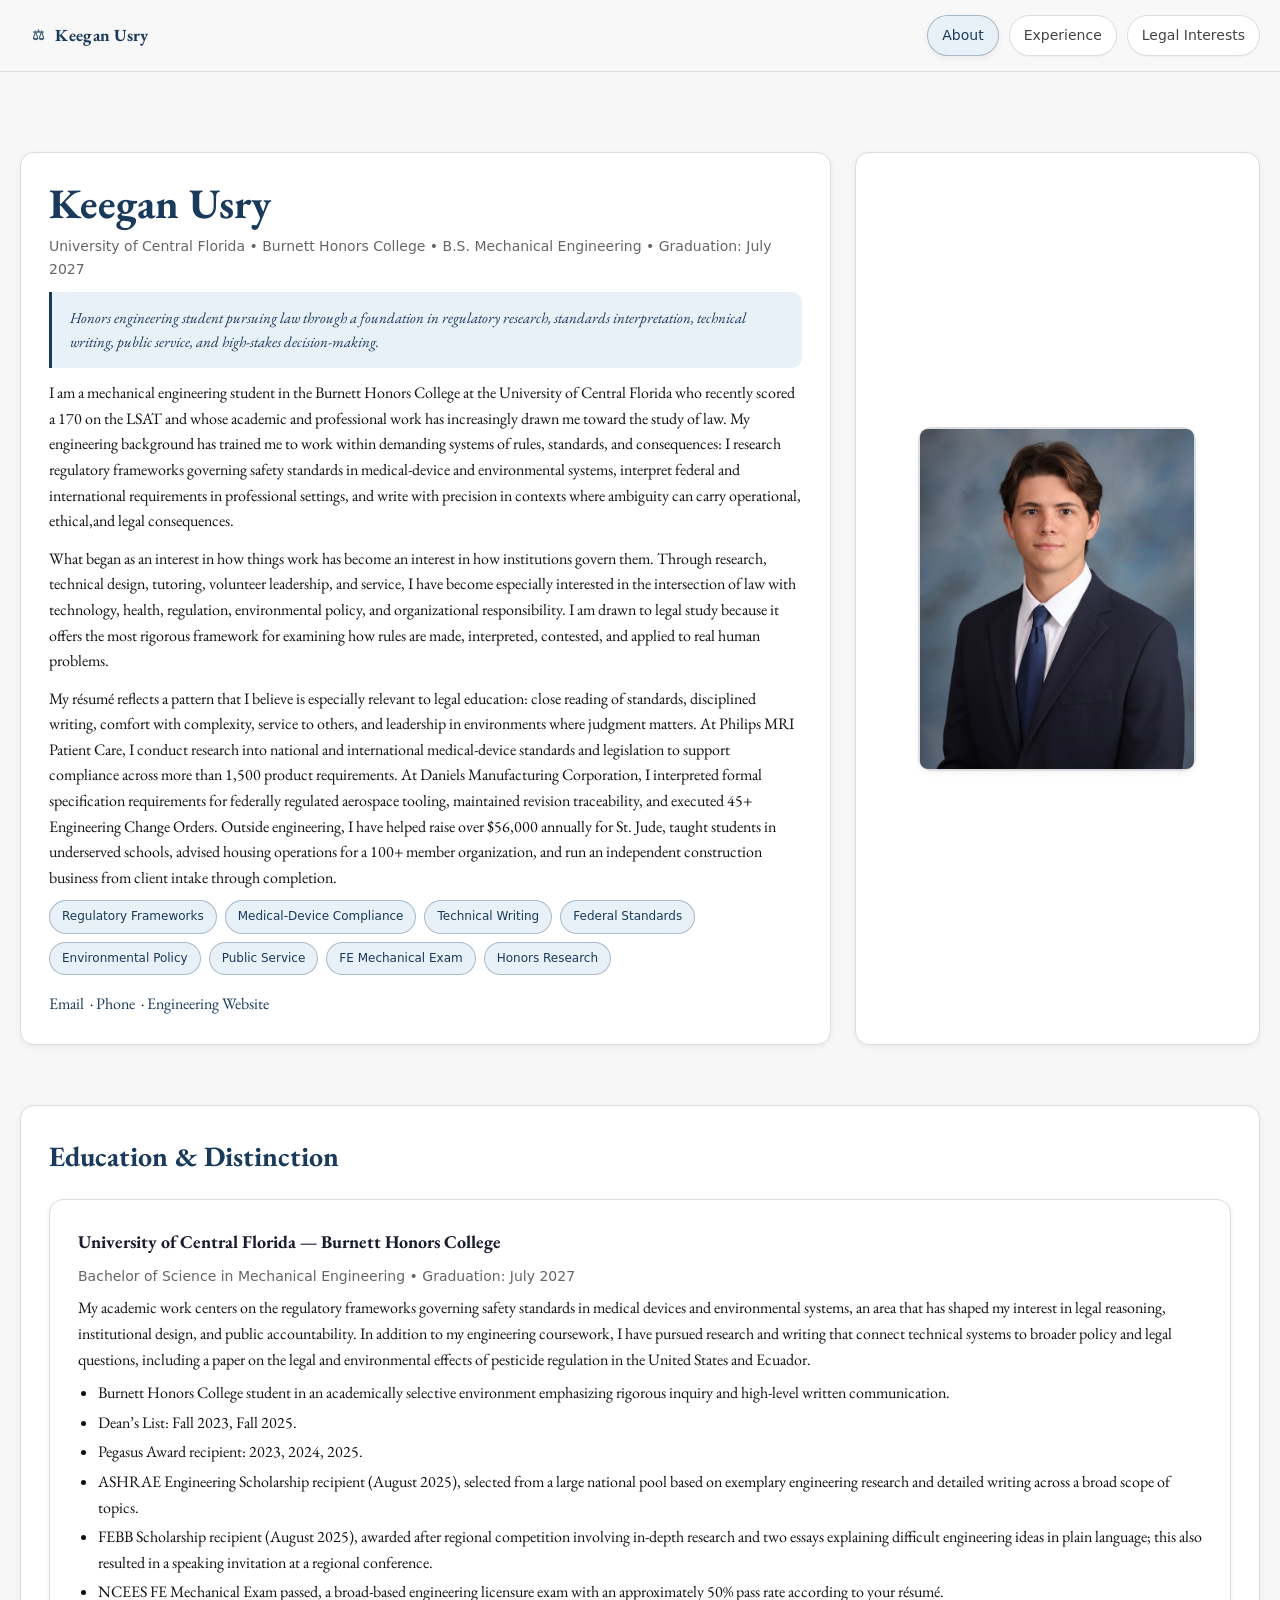
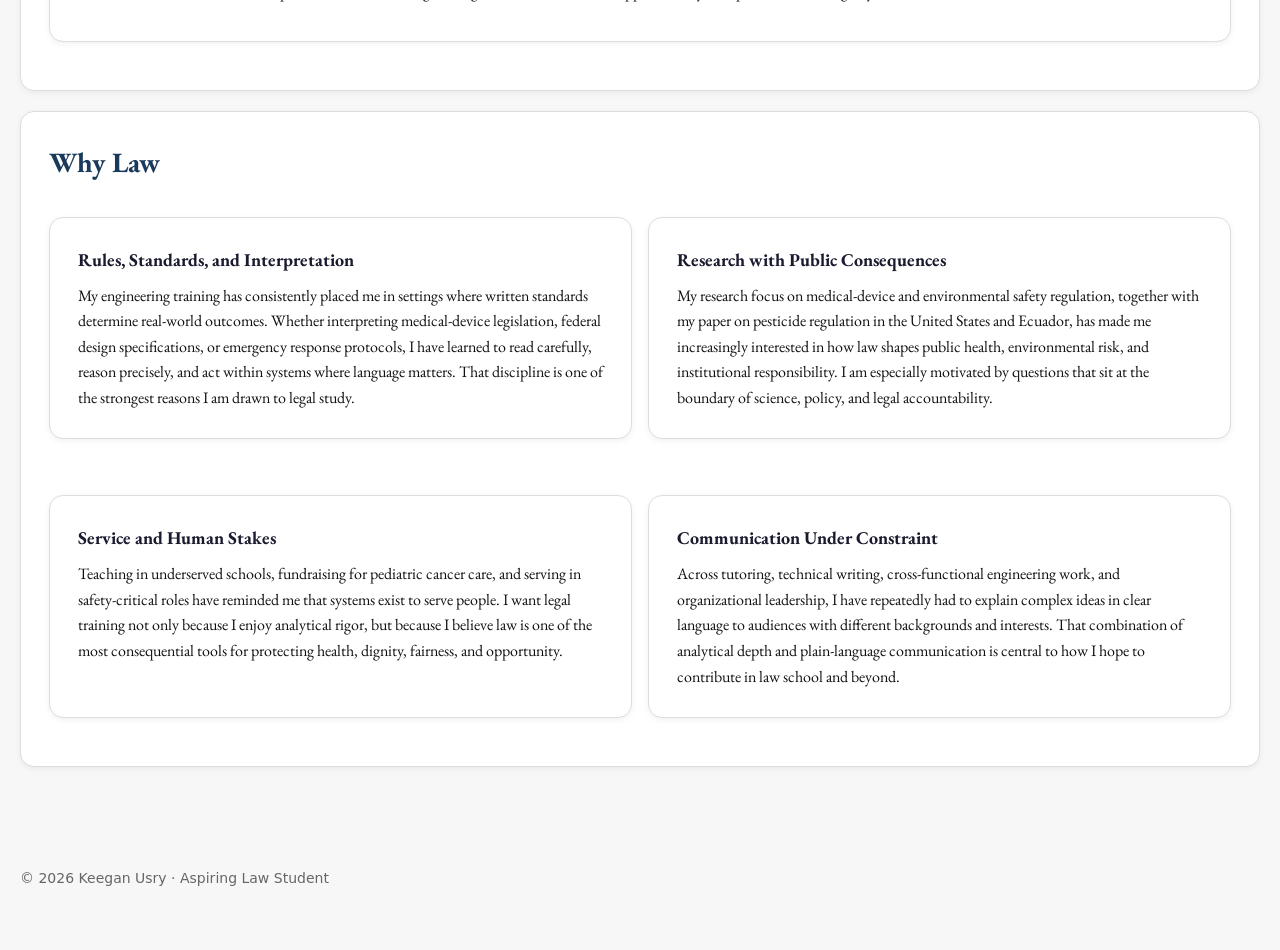
==== commit 717c27ed: "Update index.html" ====
--- a/index.html
+++ b/index.html
@@ -32,7 +32,7 @@
           </div>
 
           <p>
-            I am a mechanical engineering student in the Burnett Honors College at the University of Central Florida whose academic and professional work has increasingly drawn me toward the study of law. My engineering background has trained me to work within demanding systems of rules, standards, and consequences: I research regulatory frameworks governing safety standards in medical-device and environmental systems, interpret federal and international requirements in professional settings, and write with precision in contexts where ambiguity can carry operational, ethical, and legal consequences.
+            I am a mechanical engineering student in the Burnett Honors College at the University of Central Florida who recently scored a 170 on the LSAT and whose academic and professional work has increasingly drawn me toward the study of law. My engineering background has trained me to work within demanding systems of rules, standards, and consequences: I research regulatory frameworks governing safety standards in medical-device and environmental systems, interpret federal and international requirements in professional settings, and write with precision in contexts where ambiguity can carry operational, ethical,and legal consequences.
           </p>
 
           <p style="margin-top:12px">
